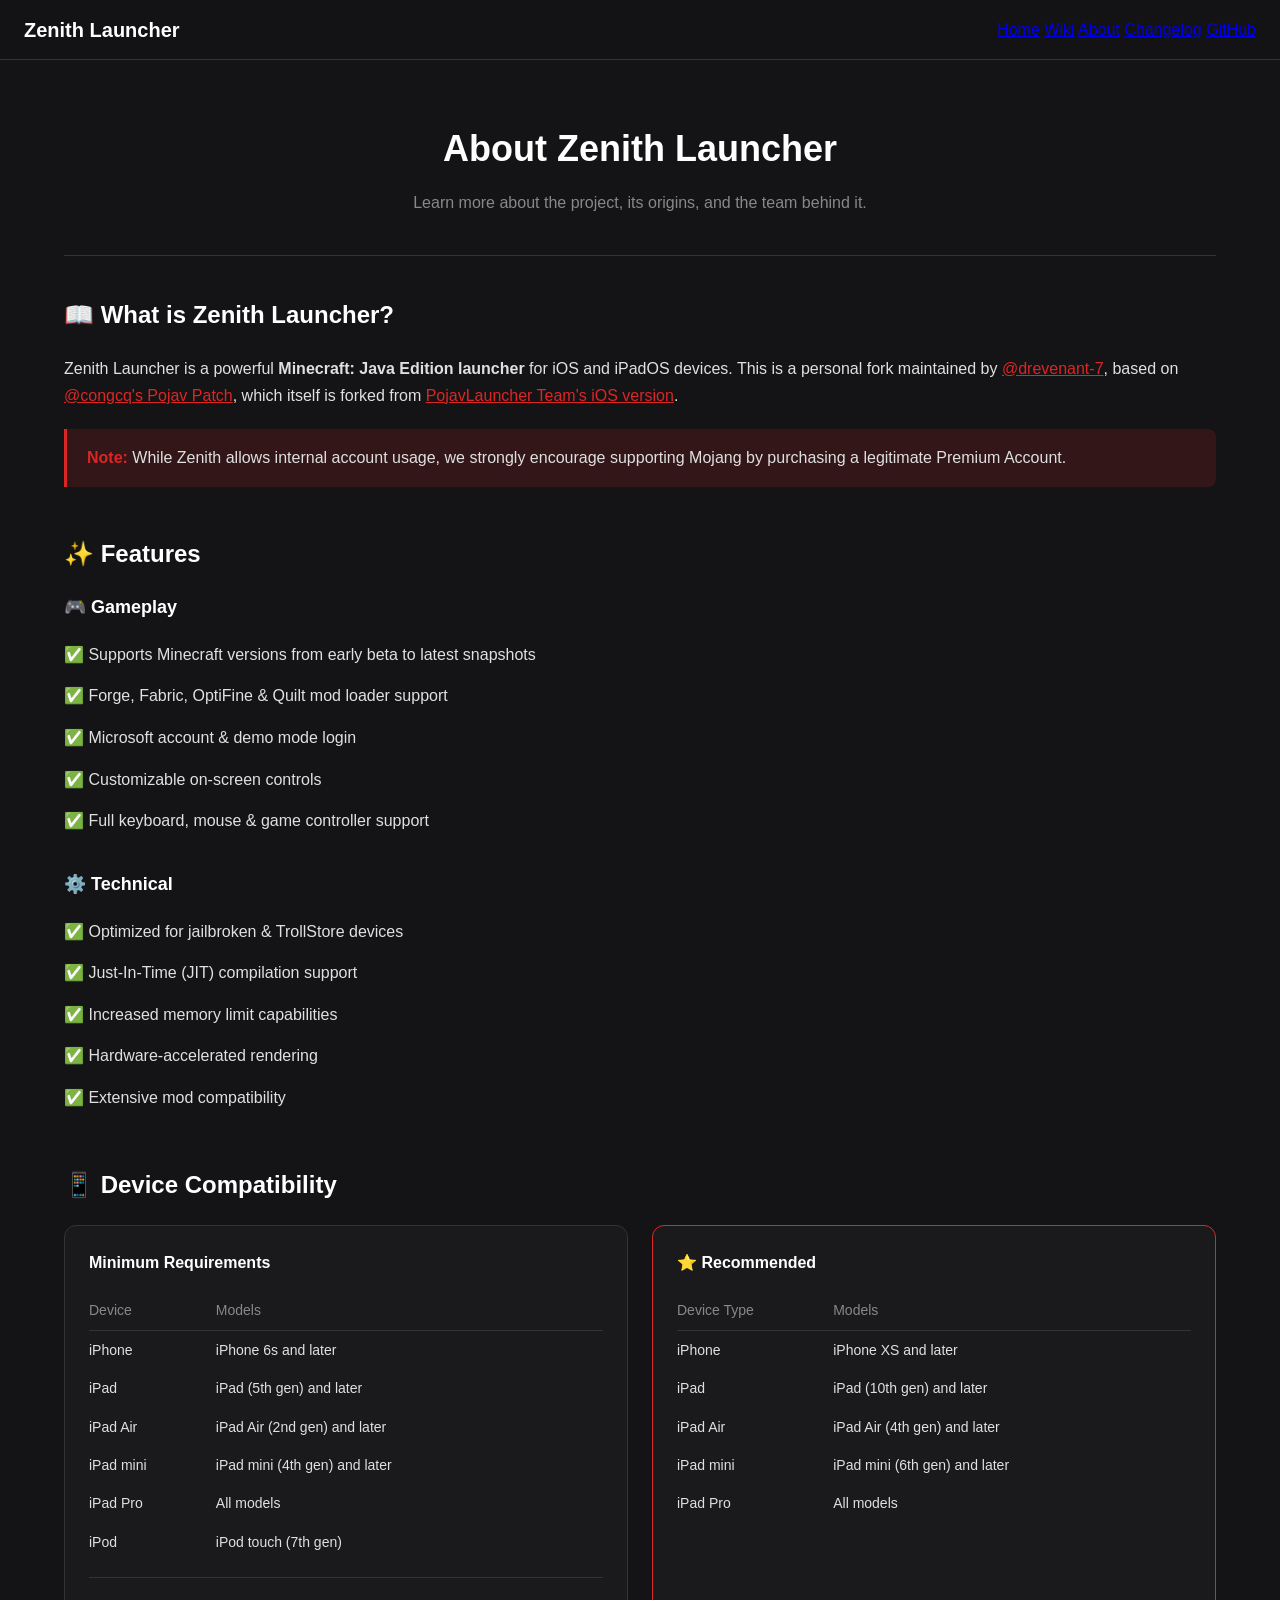
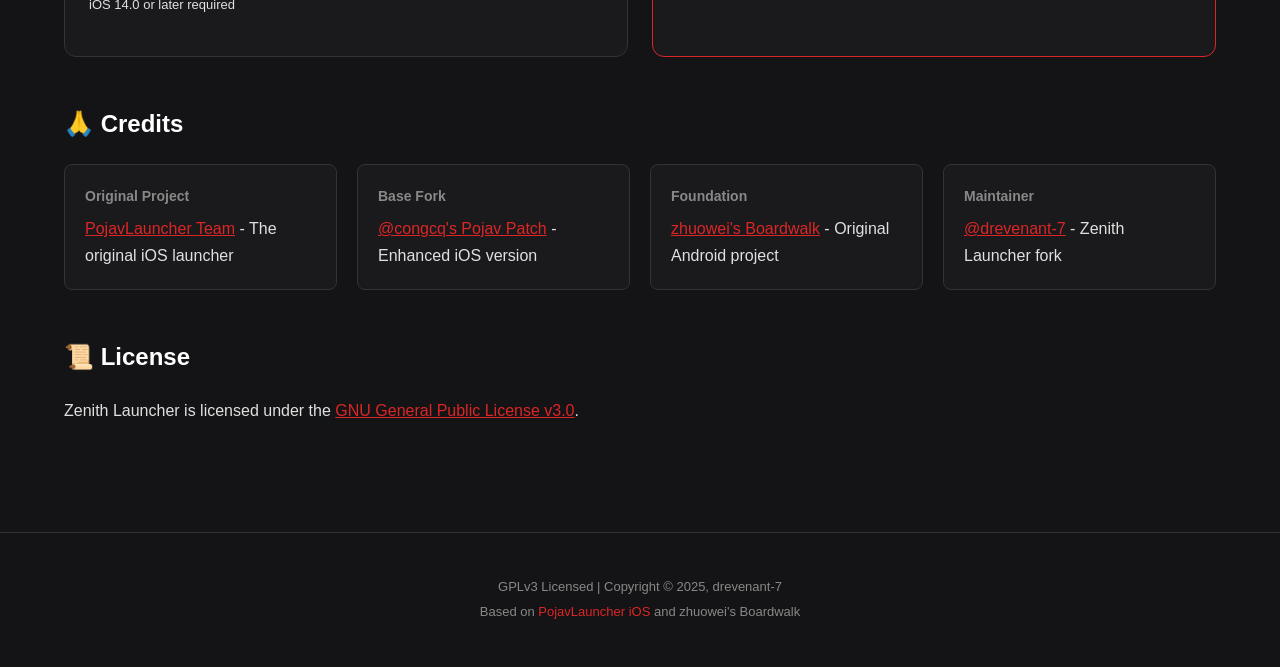
==== about.html @ dfa04dcf "Add files via upload" ====
<!DOCTYPE html>
<html lang="en">
<head>
    <meta charset="UTF-8">
    <meta name="viewport" content="width=device-width, initial-scale=1.0">
    <title>About - Zenith Launcher</title>
    <link rel="stylesheet" href="style.css">
</head>
<body>
    <header>
        <div class="logo">
            <span>Zenith Launcher</span>
        </div>
        <nav>
            <a href="index.html">Home</a>
            <a href="wiki.html">Wiki</a>
            <a href="about.html" class="active">About</a>
            <a href="changelog.html">Changelog</a>
            <a href="https://github.com/drevenant-7/Zenith-Launcher-iOS" target="_blank">GitHub</a>
        </nav>
    </header>

    <main>
        <section class="page-header">
            <h1>About Zenith Launcher</h1>
            <p>Learn more about the project, its origins, and the team behind it.</p>
        </section>

        <section class="about-content">
            <div class="about-section">
                <h2>📖 What is Zenith Launcher?</h2>
                <p>Zenith Launcher is a powerful <strong>Minecraft: Java Edition launcher</strong> for iOS and iPadOS devices. This is a personal fork maintained by <a href="https://github.com/drevenant-7">@drevenant-7</a>, based on <a href="https://github.com/congcq/PojavLauncher_iOS">@congcq's Pojav Patch</a>, which itself is forked from <a href="https://github.com/PojavLauncherTeam/PojavLauncher_iOS">PojavLauncher Team's iOS version</a>.</p>
                
                <div class="note-box">
                    <strong>Note:</strong> While Zenith allows internal account usage, we strongly encourage supporting Mojang by purchasing a legitimate Premium Account.
                </div>
            </div>

            <div class="about-section">
                <h2>✨ Features</h2>
                
                <div class="feature-category">
                    <h3>🎮 Gameplay</h3>
                    <ul class="checklist">
                        <li>✅ Supports Minecraft versions from early beta to latest snapshots</li>
                        <li>✅ Forge, Fabric, OptiFine & Quilt mod loader support</li>
                        <li>✅ Microsoft account & demo mode login</li>
                        <li>✅ Customizable on-screen controls</li>
                        <li>✅ Full keyboard, mouse & game controller support</li>
                    </ul>
                </div>

                <div class="feature-category">
                    <h3>⚙️ Technical</h3>
                    <ul class="checklist">
                        <li>✅ Optimized for jailbroken & TrollStore devices</li>
                        <li>✅ Just-In-Time (JIT) compilation support</li>
                        <li>✅ Increased memory limit capabilities</li>
                        <li>✅ Hardware-accelerated rendering</li>
                        <li>✅ Extensive mod compatibility</li>
                    </ul>
                </div>
            </div>

            <div class="about-section">
                <h2>📱 Device Compatibility</h2>
                
                <div class="compatibility-grid">
                    <div class="compat-card">
                        <h3>Minimum Requirements</h3>
                        <table>
                            <tr>
                                <th>Device</th>
                                <th>Models</th>
                            </tr>
                            <tr>
                                <td>iPhone</td>
                                <td>iPhone 6s and later</td>
                            </tr>
                            <tr>
                                <td>iPad</td>
                                <td>iPad (5th gen) and later</td>
                            </tr>
                            <tr>
                                <td>iPad Air</td>
                                <td>iPad Air (2nd gen) and later</td>
                            </tr>
                            <tr>
                                <td>iPad mini</td>
                                <td>iPad mini (4th gen) and later</td>
                            </tr>
                            <tr>
                                <td>iPad Pro</td>
                                <td>All models</td>
                            </tr>
                            <tr>
                                <td>iPod</td>
                                <td>iPod touch (7th gen)</td>
                            </tr>
                        </table>
                        <p class="req-note">iOS 14.0 or later required</p>
                    </div>

                    <div class="compat-card recommended">
                        <h3>⭐ Recommended</h3>
                        <table>
                            <tr>
                                <th>Device Type</th>
                                <th>Models</th>
                            </tr>
                            <tr>
                                <td>iPhone</td>
                                <td>iPhone XS and later</td>
                            </tr>
                            <tr>
                                <td>iPad</td>
                                <td>iPad (10th gen) and later</td>
                            </tr>
                            <tr>
                                <td>iPad Air</td>
                                <td>iPad Air (4th gen) and later</td>
                            </tr>
                            <tr>
                                <td>iPad mini</td>
                                <td>iPad mini (6th gen) and later</td>
                            </tr>
                            <tr>
                                <td>iPad Pro</td>
                                <td>All models</td>
                            </tr>
                        </table>
                    </div>
                </div>
            </div>

            <div class="about-section">
                <h2>🙏 Credits</h2>
                <div class="credits">
                    <div class="credit-item">
                        <h4>Original Project</h4>
                        <p><a href="https://github.com/PojavLauncherTeam/PojavLauncher_iOS">PojavLauncher Team</a> - The original iOS launcher</p>
                    </div>
                    <div class="credit-item">
                        <h4>Base Fork</h4>
                        <p><a href="https://github.com/congcq/PojavLauncher_iOS">@congcq's Pojav Patch</a> - Enhanced iOS version</p>
                    </div>
                    <div class="credit-item">
                        <h4>Foundation</h4>
                        <p><a href="https://github.com/zhuowei/Boardwalk">zhuowei's Boardwalk</a> - Original Android project</p>
                    </div>
                    <div class="credit-item">
                        <h4>Maintainer</h4>
                        <p><a href="https://github.com/drevenant-7">@drevenant-7</a> - Zenith Launcher fork</p>
                    </div>
                </div>
            </div>

            <div class="about-section">
                <h2>📜 License</h2>
                <p>Zenith Launcher is licensed under the <a href="https://www.gnu.org/licenses/gpl-3.0">GNU General Public License v3.0</a>.</p>
            </div>
        </section>
    </main>

    <footer>
        <p>GPLv3 Licensed | Copyright © 2025, drevenant-7</p>
        <p>Based on <a href="https://github.com/PojavLauncherTeam/PojavLauncher_iOS">PojavLauncher iOS</a> and zhuowei's Boardwalk</p>
    </footer>
</body>
</html>
---- style.css ----
/* ===== Zenith Launcher Website Styles ===== */
/* Dark theme with red accents */

:root {
    --bg-primary: #141416;
    --bg-secondary: #1e1e22;
    --bg-card: #1a1a1d;
    --border-color: #333;
    --text-primary: #ffffff;
    --text-secondary: #e0e0e0;
    --text-muted: #888;
    --accent-red: #dc2626;
    --accent-red-dim: rgba(220, 38, 38, 0.15);
    --accent-green: #22c55e;
    --accent-blue: #3b82f6;
    --header-height: 60px;
}

* {
    margin: 0;
    padding: 0;
    box-sizing: border-box;
}

body {
    font-family: -apple-system, BlinkMacSystemFont, 'Segoe UI', Roboto, 'Helvetica Neue', Arial, sans-serif;
    background-color: var(--bg-primary);
    color: var(--text-secondary);
    line-height: 1.6;
    min-height: 100vh;
}

/* ===== Header ===== */
header {
    position: fixed;
    top: 0;
    left: 0;
    right: 0;
    height: var(--header-height);
    background: rgba(20, 20, 22, 0.95);
    backdrop-filter: blur(10px);
    border-bottom: 1px solid var(--border-color);
    display: flex;
    align-items: center;
    justify-content: space-between;
    padding: 0 24px;
    z-index: 1000;
}

.logo {
    display: flex;
    align-items: center;
    gap: 12px;
    font-size: 20px;
    font-weight: bold;
    color: var(--text-primary);
    flex-shrink: 0;
}

.logo img {
    width: 36px;
    height: 36px;
    border-radius: 8px;
}

/* ===== Desktop Navigation ===== */
.desktop-nav {
    display: flex;
    gap: 8px;
}

.desktop-nav a {
    color: var(--text-muted);
    text-decoration: none;
    padding: 8px 16px;
    border-radius: 6px;
    font-size: 14px;
    font-weight: 500;
    transition: all 0.2s;
    white-space: nowrap;
}

.desktop-nav a:hover {
    color: var(--text-primary);
    background: var(--bg-secondary);
}

.desktop-nav a.active {
    color: var(--accent-red);
    background: var(--accent-red-dim);
}

/* ===== Mobile Menu Button ===== */
.menu-btn {
    display: none;
    background: var(--accent-red-dim);
    border: none;
    color: var(--accent-red);
    font-size: 20px;
    cursor: pointer;
    padding: 8px 14px;
    border-radius: 8px;
    transition: all 0.2s;
}

.menu-btn:hover {
    background: var(--accent-red);
    color: white;
}

/* ===== Mobile Menu Overlay ===== */
.mobile-menu {
    display: none;
    position: fixed;
    top: 0;
    left: 0;
    right: 0;
    bottom: 0;
    background: rgba(20, 20, 22, 0.98);
    backdrop-filter: blur(10px);
    z-index: 2000;
    padding: 80px 24px;
    flex-direction: column;
}

.mobile-menu.open {
    display: flex;
}

.close-btn {
    position: absolute;
    top: 16px;
    right: 20px;
    background: var(--bg-secondary);
    border: 1px solid var(--border-color);
    color: var(--text-primary);
    font-size: 18px;
    cursor: pointer;
    width: 44px;
    height: 44px;
    border-radius: 10px;
    display: flex;
    align-items: center;
    justify-content: center;
    transition: all 0.2s;
}

.close-btn:hover {
    background: var(--accent-red-dim);
    border-color: var(--accent-red);
    color: var(--accent-red);
}

.mobile-nav {
    display: flex;
    flex-direction: column;
    gap: 10px;
}

.mobile-nav a {
    color: var(--text-secondary);
    text-decoration: none;
    padding: 18px 20px;
    font-size: 18px;
    border-radius: 12px;
    background: var(--bg-card);
    border: 1px solid var(--border-color);
    display: flex;
    align-items: center;
    gap: 14px;
    transition: all 0.2s;
}

.mobile-nav a:hover,
.mobile-nav a.active {
    background: var(--accent-red-dim);
    border-color: var(--accent-red);
    color: var(--text-primary);
}

/* ===== Main Content ===== */
main {
    padding-top: var(--header-height);
    max-width: 1200px;
    margin: 0 auto;
    padding-left: 24px;
    padding-right: 24px;
}

/* ===== Hero Section ===== */
.hero {
    text-align: center;
    padding: 80px 20px;
}

.hero h1 {
    font-size: 48px;
    font-weight: 800;
    color: var(--text-primary);
    margin-bottom: 8px;
    background: linear-gradient(135deg, #fff 0%, #dc2626 100%);
    -webkit-background-clip: text;
    -webkit-text-fill-color: transparent;
    background-clip: text;
}

.hero .tagline {
    font-size: 20px;
    color: var(--accent-red);
    font-weight: 600;
    margin-bottom: 16px;
}

.hero .description {
    font-size: 18px;
    color: var(--text-muted);
    max-width: 600px;
    margin: 0 auto 32px;
}

.buttons {
    display: flex;
    gap: 16px;
    justify-content: center;
    flex-wrap: wrap;
}

.btn {
    display: inline-block;
    padding: 14px 28px;
    border-radius: 8px;
    font-size: 16px;
    font-weight: 600;
    text-decoration: none;
    transition: all 0.2s;
}

.btn-primary {
    background: var(--accent-red);
    color: white;
}

.btn-primary:hover {
    background: #b91c1c;
    transform: translateY(-2px);
}

.btn-secondary {
    background: var(--bg-secondary);
    color: var(--text-primary);
    border: 1px solid var(--border-color);
}

.btn-secondary:hover {
    background: var(--border-color);
}

.btn-small {
    display: inline-block;
    padding: 8px 16px;
    background: var(--accent-red-dim);
    color: var(--accent-red);
    border-radius: 6px;
    font-size: 14px;
    font-weight: 500;
    text-decoration: none;
    transition: all 0.2s;
}

.btn-small:hover {
    background: var(--accent-red);
    color: white;
}

/* ===== Features Section ===== */
.features {
    padding: 60px 0;
}

.features h2 {
    text-align: center;
    font-size: 32px;
    color: var(--text-primary);
    margin-bottom: 40px;
}

.feature-grid {
    display: grid;
    grid-template-columns: repeat(auto-fit, minmax(300px, 1fr));
    gap: 24px;
}

.feature-card {
    background: var(--bg-card);
    border: 1px solid var(--border-color);
    border-radius: 12px;
    padding: 28px;
    transition: all 0.2s;
}

.feature-card:hover {
    border-color: var(--accent-red);
    transform: translateY(-4px);
}

.feature-icon {
    font-size: 36px;
    margin-bottom: 16px;
}

.feature-card h3 {
    font-size: 18px;
    color: var(--text-primary);
    margin-bottom: 8px;
}

.feature-card p {
    color: var(--text-muted);
    font-size: 14px;
}

/* ===== Requirements Section ===== */
.requirements {
    padding: 60px 0;
}

.requirements h2 {
    text-align: center;
    font-size: 32px;
    color: var(--text-primary);
    margin-bottom: 40px;
}

.req-grid {
    display: grid;
    grid-template-columns: repeat(auto-fit, minmax(280px, 1fr));
    gap: 24px;
}

.req-card {
    background: var(--bg-card);
    border: 1px solid var(--border-color);
    border-radius: 12px;
    padding: 24px;
}

.req-card.recommended {
    border-color: var(--accent-red);
}

.req-card h3 {
    font-size: 18px;
    color: var(--text-primary);
    margin-bottom: 16px;
}

.req-card ul {
    list-style: none;
}

.req-card li {
    padding: 6px 0;
    color: var(--text-secondary);
    font-size: 14px;
}

.req-card li::before {
    content: "•";
    color: var(--accent-red);
    margin-right: 8px;
}

.req-note {
    margin-top: 16px;
    padding-top: 16px;
    border-top: 1px solid var(--border-color);
    color: var(--text-muted);
    font-size: 13px;
}

/* ===== Installation Section ===== */
.installation {
    padding: 60px 0;
}

.installation h2 {
    text-align: center;
    font-size: 32px;
    color: var(--text-primary);
    margin-bottom: 40px;
}

.install-methods {
    display: grid;
    grid-template-columns: repeat(auto-fit, minmax(300px, 1fr));
    gap: 24px;
}

.install-card {
    background: var(--bg-card);
    border: 1px solid var(--border-color);
    border-radius: 12px;
    padding: 28px;
}

.install-card h3 {
    font-size: 18px;
    color: var(--text-primary);
    margin-bottom: 12px;
}

.install-card p {
    color: var(--text-muted);
    font-size: 14px;
    margin-bottom: 20px;
}

/* ===== Latest News Section ===== */
.latest-news {
    padding: 60px 0;
}

.latest-news h2 {
    text-align: center;
    font-size: 32px;
    color: var(--text-primary);
    margin-bottom: 40px;
}

.news-preview {
    background: var(--bg-card);
    border: 1px solid var(--border-color);
    border-radius: 12px;
    padding: 28px;
    text-align: center;
    max-width: 500px;
    margin: 0 auto;
}

.version-badge {
    display: inline-block;
    background: var(--accent-red-dim);
    color: var(--accent-red);
    padding: 6px 14px;
    border-radius: 20px;
    font-size: 14px;
    font-weight: bold;
    margin-bottom: 12px;
}

.news-preview h3 {
    font-size: 22px;
    color: var(--text-primary);
    margin-bottom: 8px;
}

.news-preview p {
    color: var(--text-muted);
    margin-bottom: 20px;
}

/* ===== Page Header ===== */
.page-header {
    text-align: center;
    padding: 60px 20px 40px;
    border-bottom: 1px solid var(--border-color);
    margin-bottom: 40px;
}

.page-header h1 {
    font-size: 36px;
    color: var(--text-primary);
    margin-bottom: 12px;
}

.page-header p {
    color: var(--text-muted);
    font-size: 16px;
}

/* ===== Changelog Styles ===== */
.changelog {
    padding-bottom: 60px;
}

.version-section {
    background: var(--bg-card);
    border: 1px solid var(--border-color);
    border-radius: 12px;
    padding: 28px;
    margin-bottom: 24px;
}

.version-header {
    display: flex;
    align-items: baseline;
    justify-content: space-between;
    flex-wrap: wrap;
    gap: 12px;
    margin-bottom: 12px;
}

.version-header h2 {
    font-size: 22px;
    color: var(--text-primary);
}

.version-num {
    color: var(--accent-red);
}

.version-date {
    color: var(--text-muted);
    font-size: 14px;
}

.version-desc {
    color: var(--text-muted);
    margin-bottom: 20px;
}

.change-section {
    margin-bottom: 20px;
}

.section-title {
    font-size: 13px;
    font-weight: bold;
    text-transform: uppercase;
    letter-spacing: 0.5px;
    color: var(--accent-red);
    margin-bottom: 10px;
    padding-bottom: 6px;
    border-bottom: 1px solid var(--border-color);
}

.section-title.bugfix {
    color: var(--accent-red);
}

.section-title.feature {
    color: var(--accent-blue);
}

.change-section ul {
    list-style: none;
    padding-left: 0;
}

.change-section li {
    padding: 6px 0 6px 20px;
    position: relative;
    color: var(--text-secondary);
    font-size: 14px;
}

.change-section li::before {
    content: "•";
    color: var(--accent-red);
    position: absolute;
    left: 0;
    font-weight: bold;
}

.version-links {
    margin-top: 20px;
    padding-top: 16px;
    border-top: 1px solid var(--border-color);
}

.version-links a {
    color: var(--accent-red);
    font-size: 14px;
}

.version-links a:hover {
    text-decoration: underline;
}

/* ===== About Page Styles ===== */
.about-content {
    padding-bottom: 60px;
}

.about-section {
    margin-bottom: 48px;
}

.about-section h2 {
    font-size: 24px;
    color: var(--text-primary);
    margin-bottom: 20px;
}

.about-section p {
    color: var(--text-secondary);
    margin-bottom: 16px;
    line-height: 1.7;
}

.about-section a {
    color: var(--accent-red);
}

.note-box {
    background: var(--accent-red-dim);
    border-left: 3px solid var(--accent-red);
    padding: 16px 20px;
    margin: 20px 0;
    border-radius: 0 8px 8px 0;
}

.note-box strong {
    color: var(--accent-red);
}

.feature-category {
    margin-bottom: 28px;
}

.feature-category h3 {
    font-size: 18px;
    color: var(--text-primary);
    margin-bottom: 12px;
}

.checklist {
    list-style: none;
    padding-left: 0;
}

.checklist li {
    padding: 8px 0;
    color: var(--text-secondary);
}

.compatibility-grid {
    display: grid;
    grid-template-columns: repeat(auto-fit, minmax(300px, 1fr));
    gap: 24px;
}

.compat-card {
    background: var(--bg-card);
    border: 1px solid var(--border-color);
    border-radius: 12px;
    padding: 24px;
}

.compat-card.recommended {
    border-color: var(--accent-red);
}

.compat-card h3 {
    font-size: 16px;
    color: var(--text-primary);
    margin-bottom: 16px;
}

.compat-card table {
    width: 100%;
    border-collapse: collapse;
}

.compat-card th,
.compat-card td {
    text-align: left;
    padding: 8px 0;
    font-size: 14px;
}

.compat-card th {
    color: var(--text-muted);
    font-weight: normal;
    border-bottom: 1px solid var(--border-color);
}

.compat-card td {
    color: var(--text-secondary);
}

.credits {
    display: grid;
    grid-template-columns: repeat(auto-fit, minmax(250px, 1fr));
    gap: 20px;
}

.credit-item {
    background: var(--bg-card);
    border: 1px solid var(--border-color);
    border-radius: 8px;
    padding: 20px;
}

.credit-item h4 {
    font-size: 14px;
    color: var(--text-muted);
    margin-bottom: 8px;
}

.credit-item p {
    margin: 0;
}

/* ===== Wiki Styles ===== */
.wiki-layout {
    display: grid;
    grid-template-columns: 240px 1fr;
    gap: 40px;
    padding-bottom: 60px;
}

.wiki-sidebar {
    position: sticky;
    top: 80px;
    height: fit-content;
}

.wiki-sidebar h3 {
    font-size: 13px;
    text-transform: uppercase;
    color: var(--text-muted);
    margin: 24px 0 12px;
    letter-spacing: 0.5px;
}

.wiki-sidebar h3:first-child {
    margin-top: 0;
}

.wiki-sidebar ul {
    list-style: none;
}

.wiki-sidebar li {
    margin: 4px 0;
}

.wiki-sidebar a {
    display: block;
    padding: 6px 12px;
    color: var(--text-secondary);
    text-decoration: none;
    font-size: 14px;
    border-radius: 6px;
    transition: all 0.2s;
}

.wiki-sidebar a:hover {
    background: var(--bg-secondary);
    color: var(--text-primary);
}

.wiki-content {
    max-width: 800px;
}

.wiki-content h1 {
    font-size: 32px;
    color: var(--text-primary);
    margin-bottom: 12px;
}

.wiki-content .intro {
    color: var(--text-muted);
    font-size: 16px;
    margin-bottom: 40px;
}

.wiki-section {
    margin-bottom: 48px;
}

.wiki-section h2 {
    font-size: 24px;
    color: var(--text-primary);
    margin-bottom: 20px;
    padding-bottom: 12px;
    border-bottom: 1px solid var(--border-color);
}

.wiki-section h3 {
    font-size: 18px;
    color: var(--text-primary);
    margin: 24px 0 12px;
}

.wiki-section h4 {
    font-size: 15px;
    color: var(--text-primary);
    margin: 20px 0 10px;
}

.wiki-section p {
    color: var(--text-secondary);
    margin-bottom: 16px;
}

.wiki-section ul,
.wiki-section ol {
    margin: 16px 0;
    padding-left: 24px;
}

.wiki-section li {
    color: var(--text-secondary);
    margin: 8px 0;
}

.method-card {
    background: var(--bg-card);
    border: 1px solid var(--border-color);
    border-radius: 12px;
    padding: 24px;
    margin: 20px 0;
}

.method-card.recommended {
    border-color: var(--accent-red);
}

.method-header {
    display: flex;
    align-items: center;
    justify-content: space-between;
    flex-wrap: wrap;
    gap: 12px;
    margin-bottom: 16px;
}

.method-header h3 {
    margin: 0;
}

.badge {
    display: inline-block;
    padding: 4px 10px;
    border-radius: 4px;
    font-size: 12px;
    font-weight: bold;
    text-transform: uppercase;
}

.badge.best {
    background: var(--accent-red-dim);
    color: var(--accent-red);
}

.badge.free {
    background: rgba(34, 197, 94, 0.15);
    color: var(--accent-green);
}

.jit-table {
    overflow-x: auto;
    margin: 20px 0;
}

.jit-table table {
    width: 100%;
    border-collapse: collapse;
    background: var(--bg-card);
    border-radius: 8px;
    overflow: hidden;
}

.jit-table th,
.jit-table td {
    padding: 14px 16px;
    text-align: left;
    font-size: 14px;
}

.jit-table th {
    background: var(--bg-secondary);
    color: var(--text-muted);
    font-weight: 600;
}

.jit-table td {
    color: var(--text-secondary);
    border-bottom: 1px solid var(--border-color);
}

.jit-table tr:last-child td {
    border-bottom: none;
}

.jit-table tr.highlight td {
    background: var(--accent-red-dim);
}

.signin-options,
.mod-loaders {
    display: grid;
    grid-template-columns: repeat(auto-fit, minmax(200px, 1fr));
    gap: 16px;
    margin: 20px 0;
}

.signin-card,
.loader-card {
    background: var(--bg-card);
    border: 1px solid var(--border-color);
    border-radius: 8px;
    padding: 20px;
}

.signin-card h4,
.loader-card h4 {
    font-size: 15px;
    color: var(--text-primary);
    margin-bottom: 8px;
}

.signin-card p,
.loader-card p {
    font-size: 13px;
    color: var(--text-muted);
    margin: 0;
}

/* ===== Footer ===== */
footer {
    text-align: center;
    padding: 40px 24px;
    border-top: 1px solid var(--border-color);
    color: var(--text-muted);
    font-size: 13px;
}

footer p {
    margin: 4px 0;
}

footer a {
    color: var(--accent-red);
    text-decoration: none;
}

footer a:hover {
    text-decoration: underline;
}

/* ===== RESPONSIVE DESIGN ===== */

/* Tablet */
@media (max-width: 1024px) {
    .desktop-nav {
        gap: 4px;
    }
    
    .desktop-nav a {
        padding: 8px 12px;
        font-size: 13px;
    }
}

/* Mobile Landscape - Horizontal scrollable nav */
@media (max-width: 896px) and (orientation: landscape) {
    header {
        padding: 0 16px;
    }
    
    .logo {
        font-size: 16px;
    }
    
    .desktop-nav {
        display: flex;
        gap: 4px;
        overflow-x: auto;
        scrollbar-width: none;
        -ms-overflow-style: none;
        max-width: 55vw;
        padding-right: 8px;
    }
    
    .desktop-nav::-webkit-scrollbar {
        display: none;
    }
    
    .desktop-nav a {
        padding: 6px 10px;
        font-size: 12px;
        white-space: nowrap;
        flex-shrink: 0;
    }
    
    .menu-btn {
        display: none;
    }
    
    .hero {
        padding: 40px 16px;
    }
    
    .hero h1 {
        font-size: 32px;
    }
    
    .features h2,
    .requirements h2,
    .installation h2,
    .latest-news h2 {
        font-size: 24px;
    }
}

/* Mobile Portrait - Hamburger menu */
@media (max-width: 768px) and (orientation: portrait) {
    header {
        padding: 0 16px;
    }
    
    .logo {
        font-size: 16px;
    }
    
    .desktop-nav {
        display: none;
    }
    
    .menu-btn {
        display: flex;
        align-items: center;
        justify-content: center;
    }
    
    .hero {
        padding: 60px 16px;
    }
    
    .hero h1 {
        font-size: 32px;
    }
    
    .hero .tagline {
        font-size: 16px;
    }
    
    .hero .description {
        font-size: 15px;
    }
    
    .features h2,
    .requirements h2,
    .installation h2,
    .latest-news h2 {
        font-size: 24px;
    }
    
    .feature-grid {
        grid-template-columns: 1fr;
    }
    
    .req-grid {
        grid-template-columns: 1fr;
    }
    
    .install-methods {
        grid-template-columns: 1fr;
    }
    
    .wiki-layout {
        grid-template-columns: 1fr;
    }
    
    .wiki-sidebar {
        display: none;
    }
    
    .version-header {
        flex-direction: column;
        align-items: flex-start;
    }
    
    .compatibility-grid {
        grid-template-columns: 1fr;
    }
}

/* Small phones */
@media (max-width: 375px) {
    .hero h1 {
        font-size: 28px;
    }
    
    .btn {
        padding: 12px 20px;
        font-size: 14px;
    }
}

/* ===== Scrollbar ===== */
::-webkit-scrollbar {
    width: 8px;
    height: 8px;
}

::-webkit-scrollbar-track {
    background: var(--bg-primary);
}

::-webkit-scrollbar-thumb {
    background: var(--border-color);
    border-radius: 4px;
}

::-webkit-scrollbar-thumb:hover {
    background: #444;
}
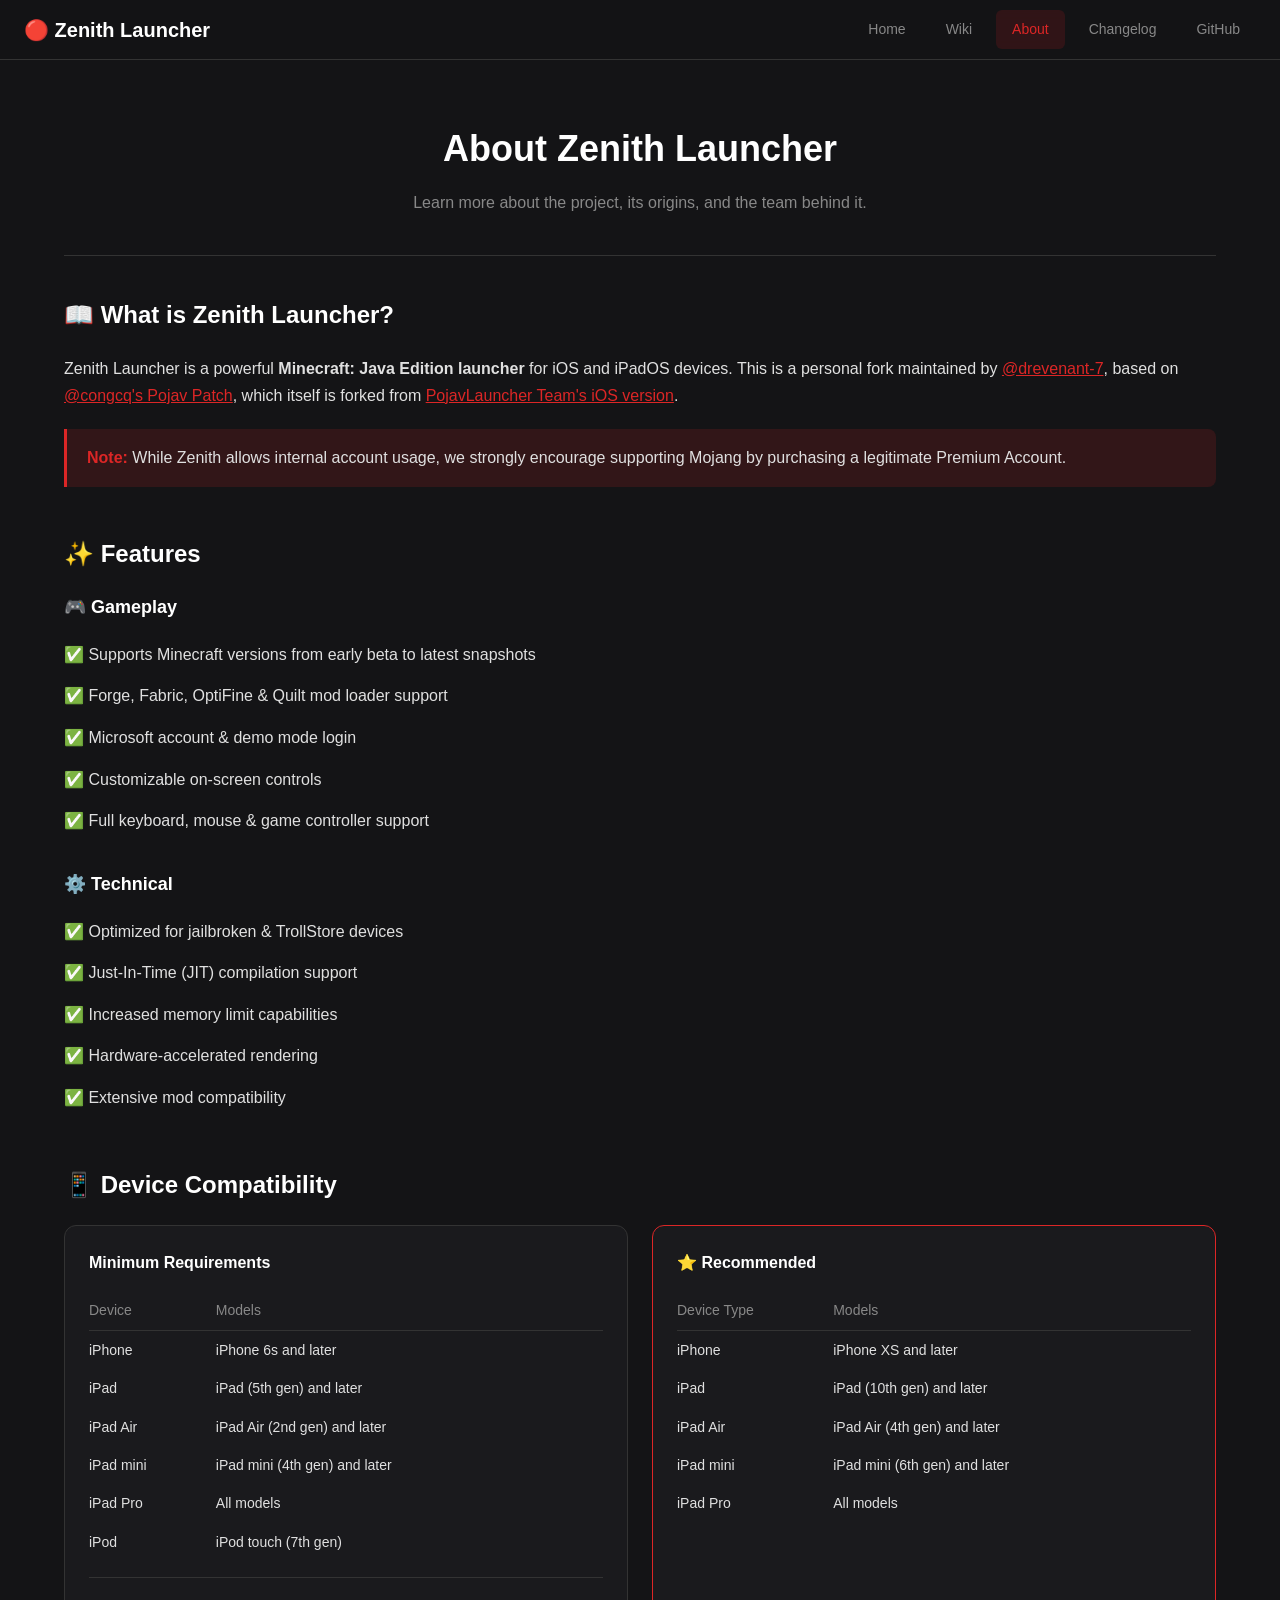
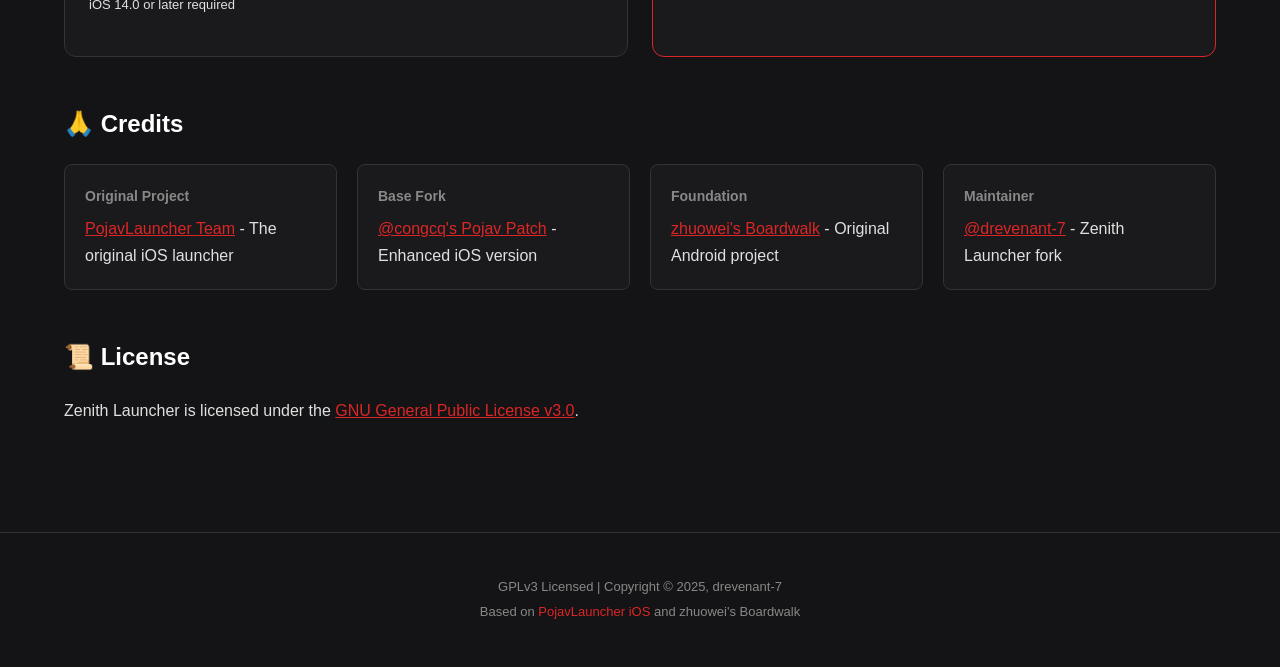
==== commit 081cc758: "Add files via upload" ====
--- a/about.html
+++ b/about.html
@@ -2,23 +2,40 @@
 <html lang="en">
 <head>
     <meta charset="UTF-8">
-    <meta name="viewport" content="width=device-width, initial-scale=1.0">
+    <meta name="viewport" content="width=device-width, initial-scale=1.0, maximum-scale=1.0, user-scalable=no">
     <title>About - Zenith Launcher</title>
     <link rel="stylesheet" href="style.css">
 </head>
 <body>
     <header>
         <div class="logo">
-            <span>Zenith Launcher</span>
+            <span>🔴 Zenith Launcher</span>
         </div>
-        <nav>
+        
+        <!-- Desktop/Landscape Nav -->
+        <nav class="desktop-nav">
             <a href="index.html">Home</a>
             <a href="wiki.html">Wiki</a>
             <a href="about.html" class="active">About</a>
             <a href="changelog.html">Changelog</a>
             <a href="https://github.com/drevenant-7/Zenith-Launcher-iOS" target="_blank">GitHub</a>
         </nav>
+        
+        <!-- Portrait Menu Button -->
+        <button class="menu-btn" onclick="toggleMenu()">☰</button>
     </header>
+    
+    <!-- Portrait Menu Overlay -->
+    <div class="mobile-menu" id="mobileMenu">
+        <button class="close-btn" onclick="toggleMenu()">✕</button>
+        <div class="mobile-nav">
+            <a href="index.html">🏠 Home</a>
+            <a href="wiki.html">📖 Wiki</a>
+            <a href="about.html" class="active">ℹ️ About</a>
+            <a href="changelog.html">📋 Changelog</a>
+            <a href="https://github.com/drevenant-7/Zenith-Launcher-iOS" target="_blank">💻 GitHub</a>
+        </div>
+    </div>
 
     <main>
         <section class="page-header">
@@ -166,5 +183,11 @@
         <p>GPLv3 Licensed | Copyright © 2025, drevenant-7</p>
         <p>Based on <a href="https://github.com/PojavLauncherTeam/PojavLauncher_iOS">PojavLauncher iOS</a> and zhuowei's Boardwalk</p>
     </footer>
+
+    <script>
+        function toggleMenu() {
+            document.getElementById('mobileMenu').classList.toggle('open');
+        }
+    </script>
 </body>
 </html>
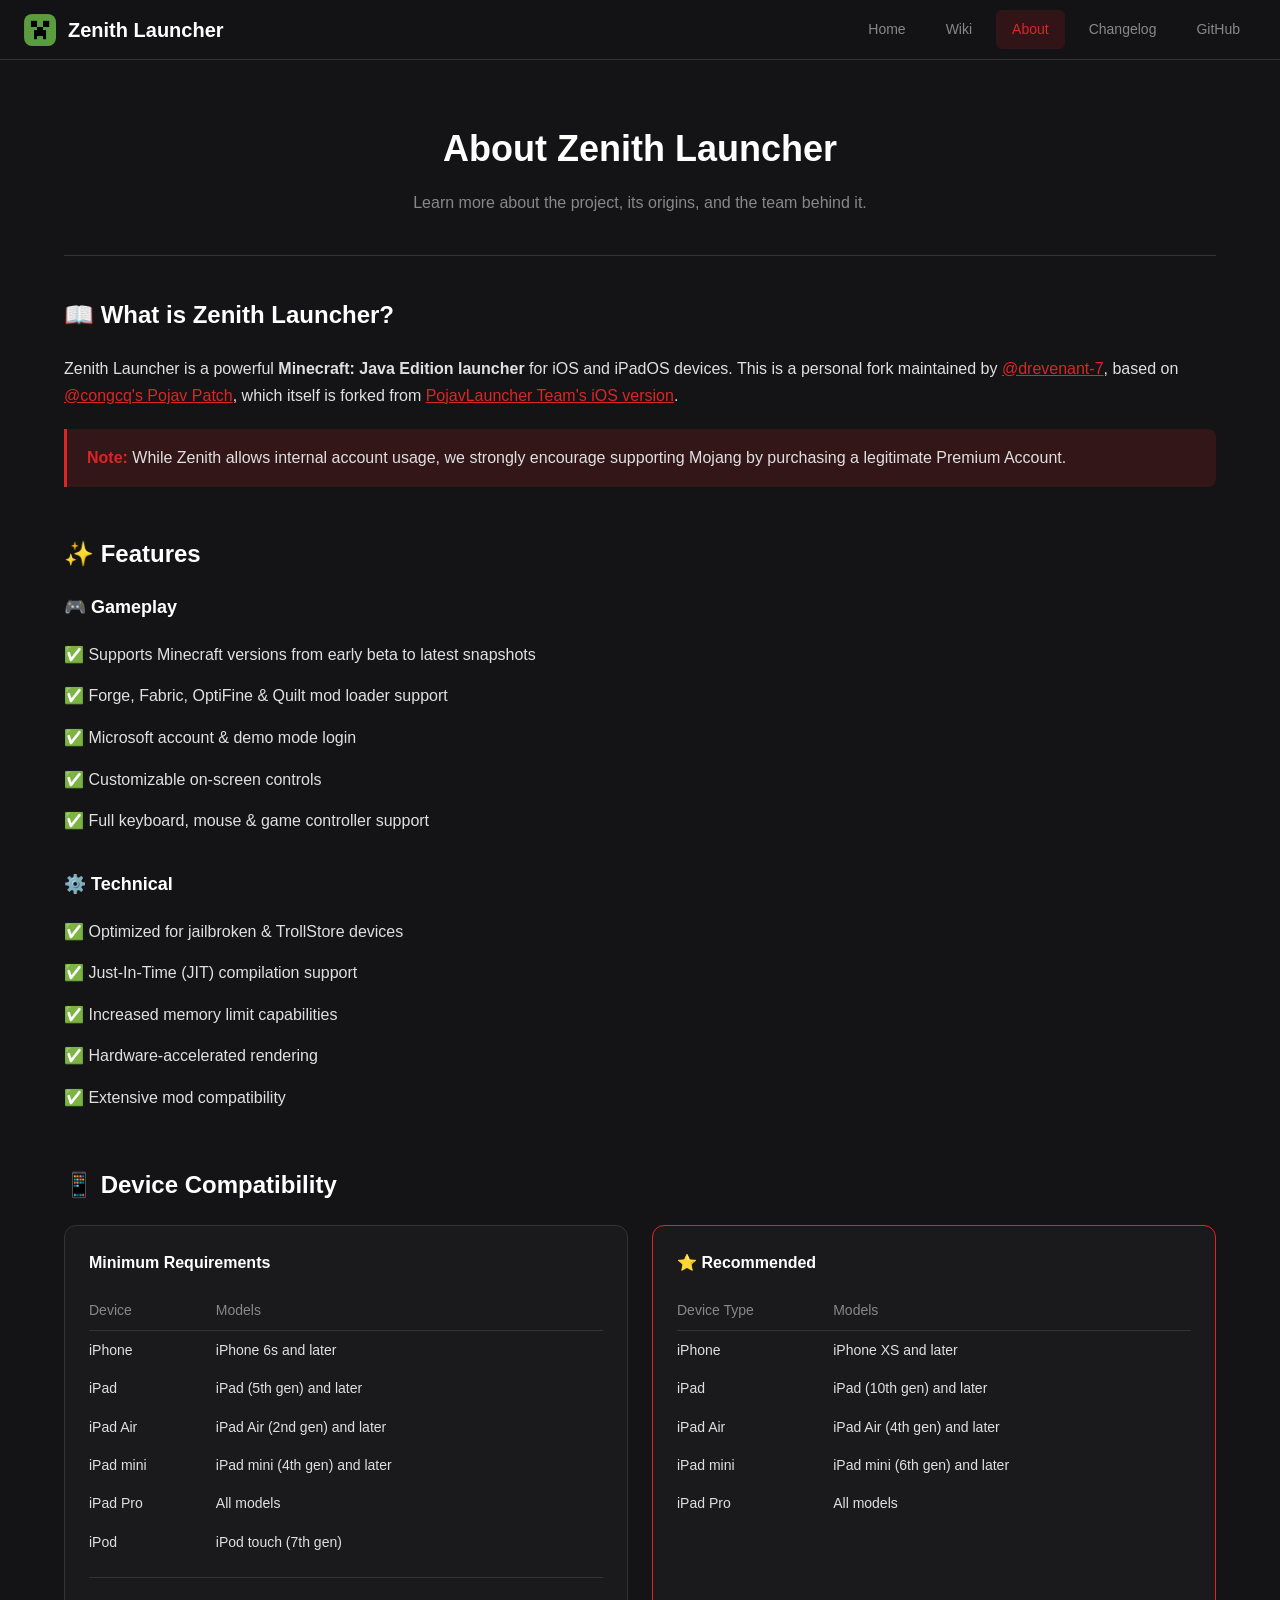
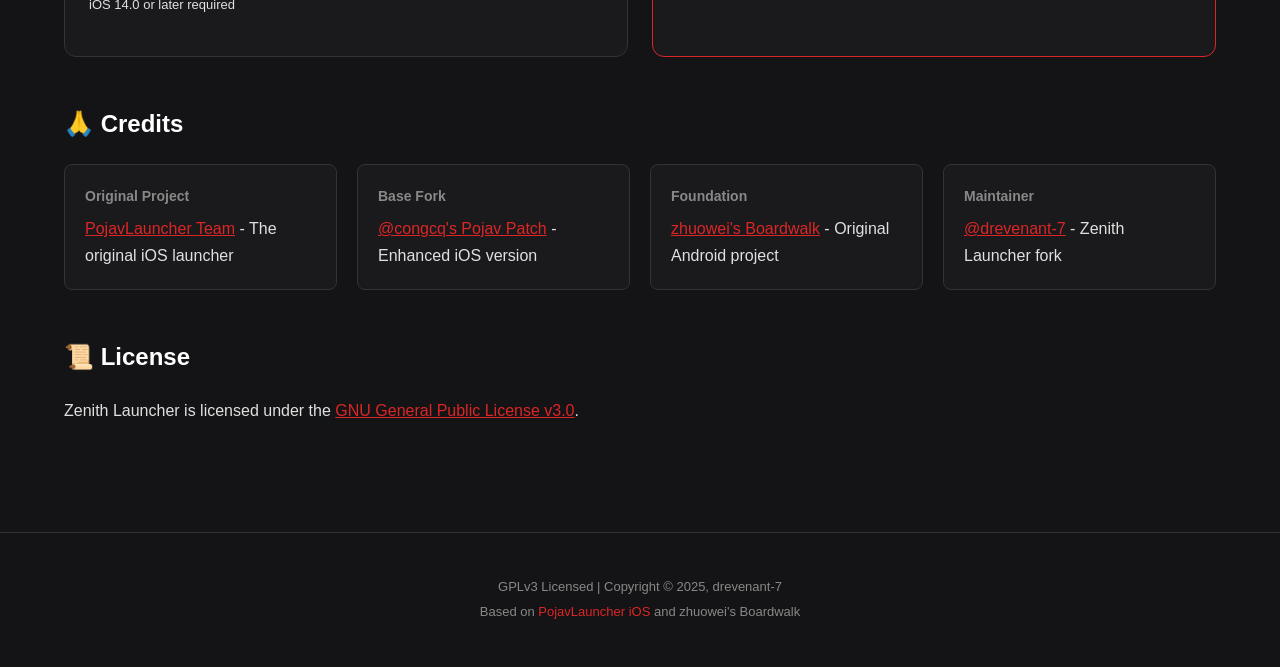
==== commit 9c1b5a79: "update" ====
--- a/about.html
+++ b/about.html
@@ -8,8 +8,9 @@
 </head>
 <body>
     <header>
-        <div class="logo">
-            <span>🔴 Zenith Launcher</span>
+         <div class="logo">
+            <img src="logo.png" alt="Zenith Launcher" width="32" height="32">
+            <span>Zenith Launcher</span>
         </div>
         
         <!-- Desktop/Landscape Nav -->
--- a/style.css
+++ b/style.css
@@ -1110,3 +1110,9 @@
 ::-webkit-scrollbar-thumb:hover {
     background: #444;
 }
+.logo img {
+    width: 32px;
+    height: 32px;
+    border-radius: 8px;
+    object-fit: contain;
+}
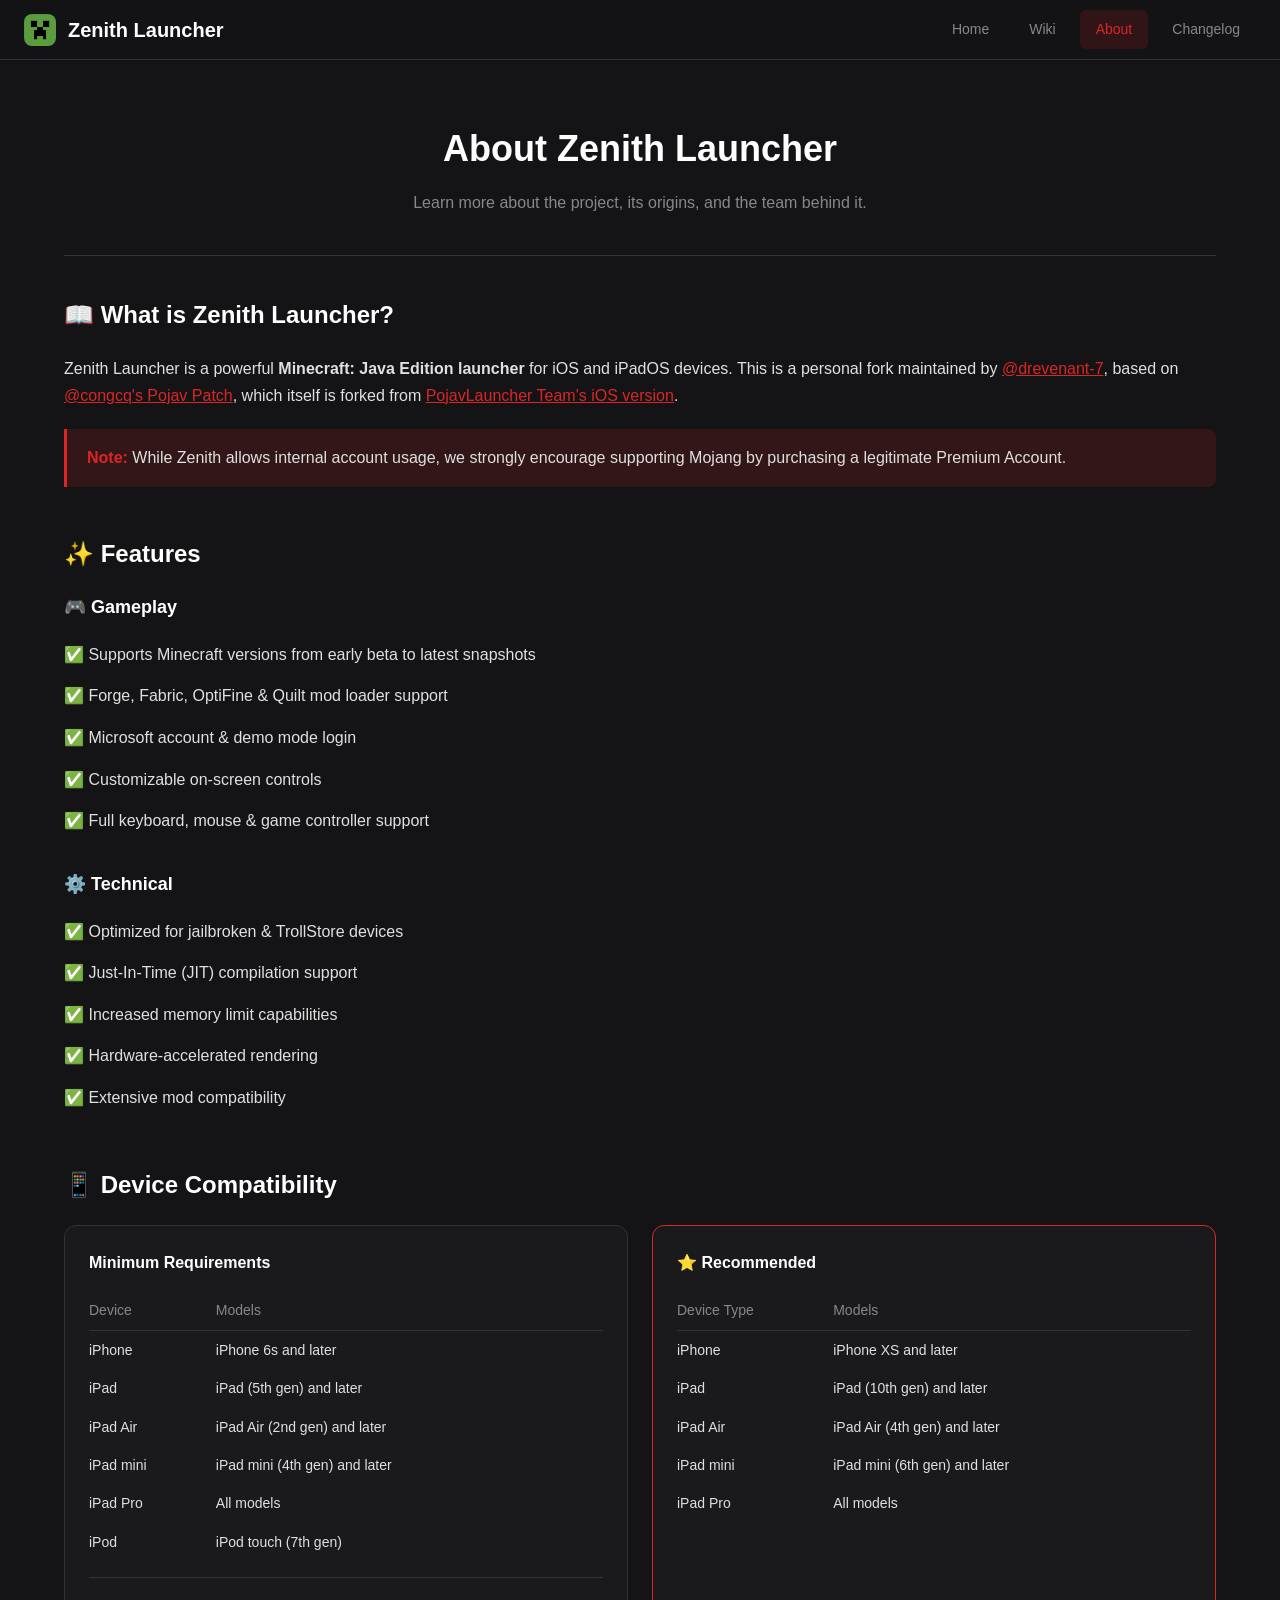
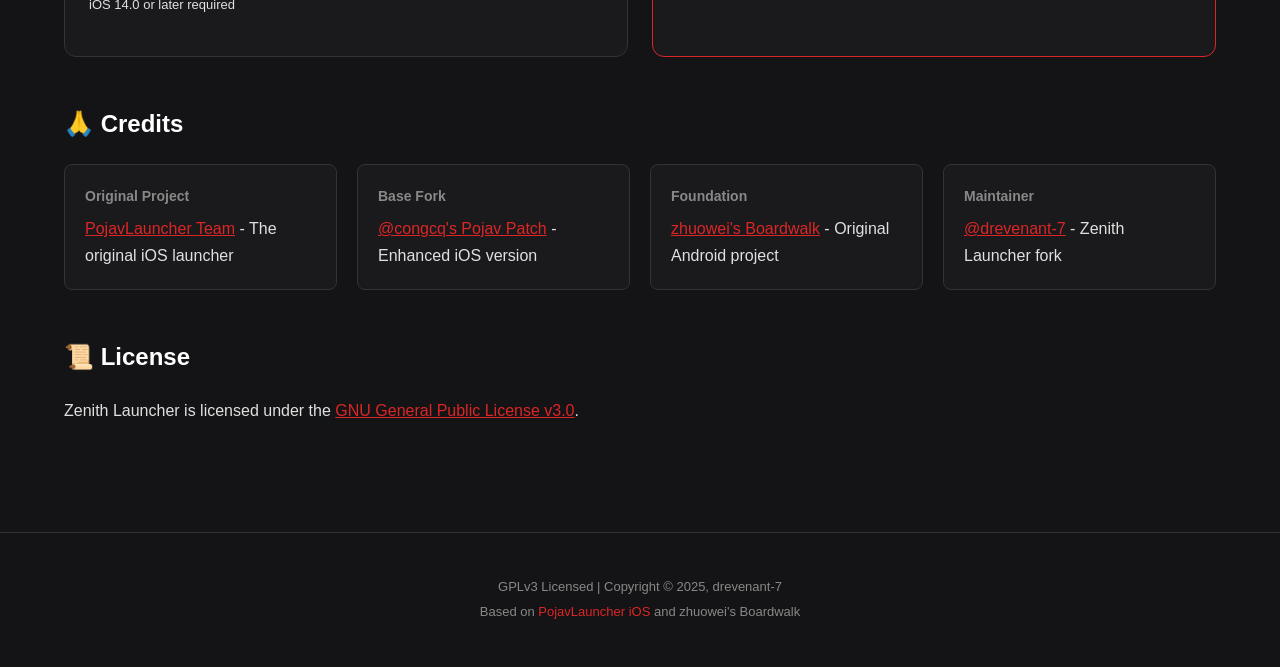
==== commit b01b1eec: "update" ====
--- a/about.html
+++ b/about.html
@@ -19,7 +19,7 @@
             <a href="wiki.html">Wiki</a>
             <a href="about.html" class="active">About</a>
             <a href="changelog.html">Changelog</a>
-            <a href="https://github.com/drevenant-7/Zenith-Launcher-iOS" target="_blank">GitHub</a>
+            
         </nav>
         
         <!-- Portrait Menu Button -->
